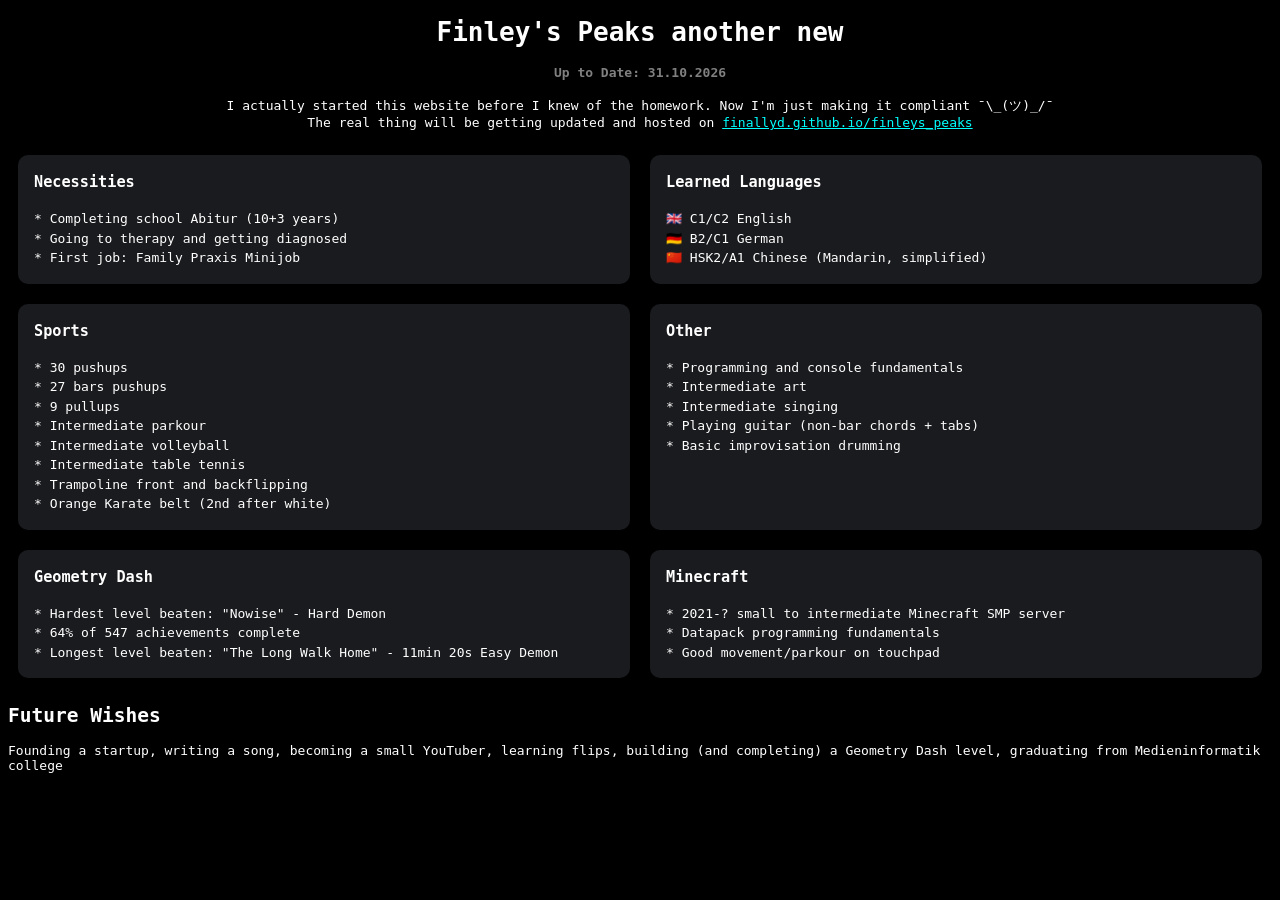
==== index.html @ e6f412e3 "wip" ====
<!DOCTYPE html>
<html>

<head>
  <link rel="stylesheet" type="text/css" href="styles.css" />
  <script src="./main.js"></script>

  <meta charset="UTF-8">

  <title>Finley's Peaks</title>
  <link rel="icon" type="image/svg" href="./media/mountain_icon.svg">

  <style>
    .grid_container {
      display: grid;
      grid-template-columns: 50% 50%;
    }

    .grid_box {
      background-color:#1A1B1E;
      list-style: none;
      line-height: 1.5;
      padding: 16px;
      margin: 10px;
      border-radius: 10px;

      .tooltip_text {
        visibility: hidden;
        position: absolute;
        width: auto;
        background-color: white;
        color: black;
        text-align: left;
        border-radius: 10px;
        padding: 10px;
        z-index: 1;
      }


      .tooltip_trigger:hover {
        font-weight: bold;
      }

      .tooltip_trigger:hover + .tooltip_text {
        visibility: visible;
      }

    }
  </style>
</head>



<body style="font-family:monospace; background-color: black; color: white">

  <div style="text-align: center">
    <h1>Finley's Peaks another new</h1>
    <h4 style="color: gray;">Up to Date: 31.10.2026</h4>
    <div>I actually started this website before I knew of the homework. Now I'm just making it compliant ¯\_(ツ)_/¯</div>
    <div>The real thing will be getting updated and hosted on <a style="color:cyan" href="https://finallyd.github.io/finleys_peaks">finallyd.github.io/finleys_peaks</a></div>
    <br>
  </div>



  <div class="grid_container">
    <ul class="grid_box">
      <h3 style="margin-top: 0">Necessities</h3>
      <li>* Completing school Abitur (10+3 years)</li>
      <li>* Going to therapy and getting diagnosed</li>
      <li>* First job: Family Praxis Minijob</li>
    </ul>

    <ul class="grid_box"> 
      <h3 style="margin-top: 0">Learned Languages</h3>
      <li>🇬🇧 C1/C2 English</li>
      <li>🇩🇪 B2/C1 German</li>
      <li>🇨🇳 HSK2/A1 Chinese (Mandarin, simplified)</li>
    </ul>

    <ul class="grid_box"> 
      <h3 style="margin-top: 0">Sports</h3>
      <li>* 30 pushups</li>
      <li>* 27 bars pushups</li>
      <li>* 9 pullups</li>
      <li class="tooltip_trigger">* Intermediate parkour</li>
      <div class="tooltip_text">Completed vaults: Kong, reverse, dash, cash, lazy, reverse thief, chest, gate, 2-hand, split</div>
      <li>* Intermediate volleyball</li>
      <li>* Intermediate table tennis</li>
      <li>* Trampoline front and backflipping</li>
      <li>* Orange Karate belt (2nd after white)</li>

    </ul>

    <ul class="grid_box"> 
      <h3 style="margin-top: 0">Other</h3>
      <li>* Programming and console fundamentals</li>
      <li>* Intermediate art</li>
      <li>* Intermediate singing</li>
      <li>* Playing guitar (non-bar chords + tabs)</li>
      <li>* Basic improvisation drumming</li>
    </ul>

    <ul class="grid_box">
      <h3 style="margin-top: 0">Geometry Dash</h3>
      <li>* Hardest level beaten: "Nowise" - Hard Demon</li>
      <li>* 64% of 547 achievements complete</li>
      <li>* Longest level beaten: "The Long Walk Home" - 11min 20s Easy Demon</li>
    </ul>

    <ul class="grid_box">
      <h3 style="margin-top: 0">Minecraft</h3>
      <li>* 2021-? small to intermediate Minecraft SMP server</li>
      <li>* Datapack programming fundamentals</li>
      <li>* Good movement/parkour on touchpad</li>
    </ul>
  </div>

  <h2>Future Wishes</h2>
  <p>
    Founding a startup, writing a song, becoming a small YouTuber, learning flips, building (and completing) a Geometry Dash level, 
    graduating from Medieninformatik college
  </p>



</body>

</html>
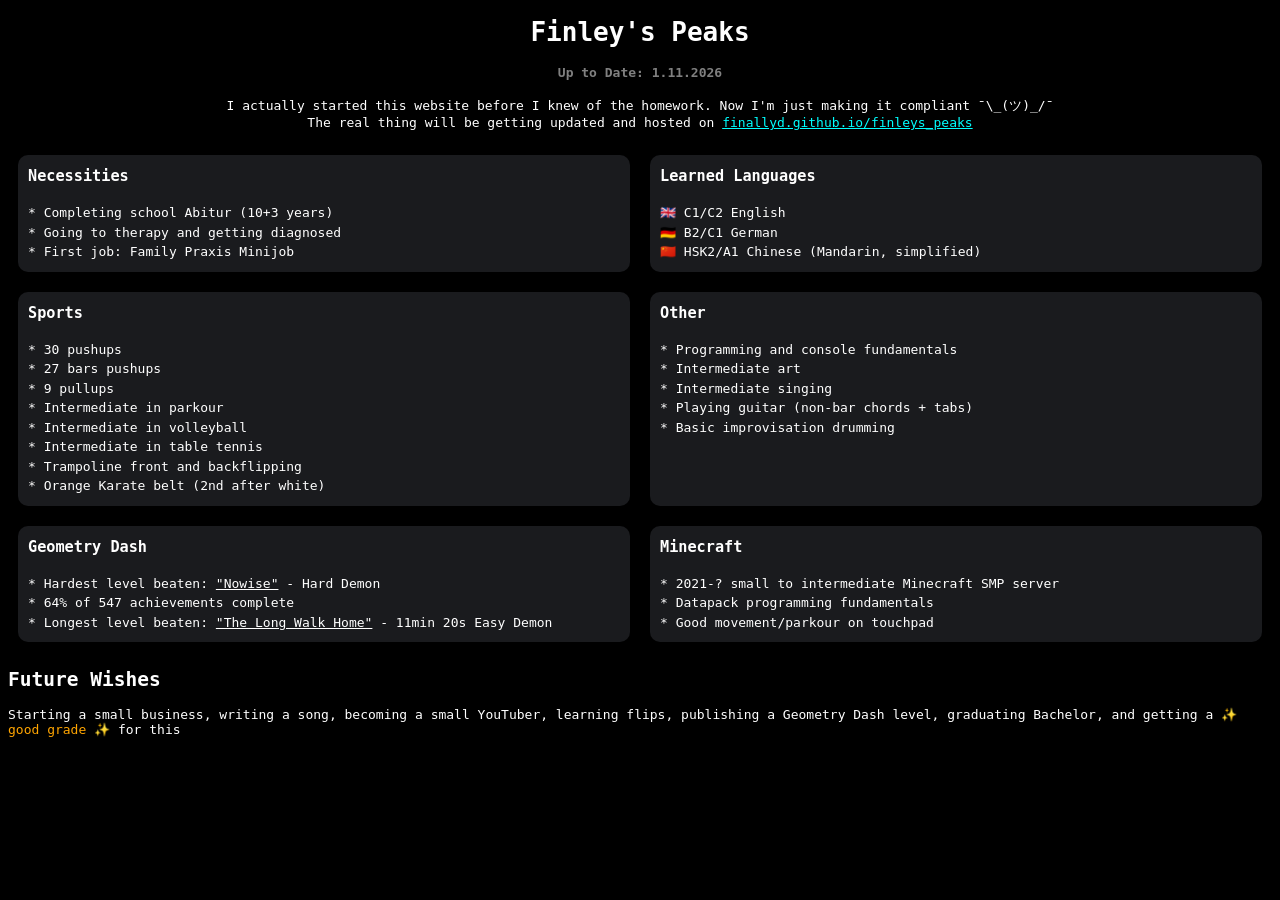
==== commit f9cca3c3: "Refactor index.html: Update header, remove tooltip styles, and adjust content" ====
--- a/index.html
+++ b/index.html
@@ -20,31 +20,9 @@
       background-color:#1A1B1E;
       list-style: none;
       line-height: 1.5;
-      padding: 16px;
+      padding: 10px;
       margin: 10px;
       border-radius: 10px;
-
-      .tooltip_text {
-        visibility: hidden;
-        position: absolute;
-        width: auto;
-        background-color: white;
-        color: black;
-        text-align: left;
-        border-radius: 10px;
-        padding: 10px;
-        z-index: 1;
-      }
-
-
-      .tooltip_trigger:hover {
-        font-weight: bold;
-      }
-
-      .tooltip_trigger:hover + .tooltip_text {
-        visibility: visible;
-      }
-
     }
   </style>
 </head>
@@ -54,8 +32,8 @@
 <body style="font-family:monospace; background-color: black; color: white">
 
   <div style="text-align: center">
-    <h1>Finley's Peaks another new</h1>
-    <h4 style="color: gray;">Up to Date: 31.10.2026</h4>
+    <h1>Finley's Peaks</h1>
+    <h4 style="color: gray;">Up to Date: 1.11.2026</h4>
     <div>I actually started this website before I knew of the homework. Now I'm just making it compliant ¯\_(ツ)_/¯</div>
     <div>The real thing will be getting updated and hosted on <a style="color:cyan" href="https://finallyd.github.io/finleys_peaks">finallyd.github.io/finleys_peaks</a></div>
     <br>
@@ -83,10 +61,9 @@
       <li>* 30 pushups</li>
       <li>* 27 bars pushups</li>
       <li>* 9 pullups</li>
-      <li class="tooltip_trigger">* Intermediate parkour</li>
-      <div class="tooltip_text">Completed vaults: Kong, reverse, dash, cash, lazy, reverse thief, chest, gate, 2-hand, split</div>
-      <li>* Intermediate volleyball</li>
-      <li>* Intermediate table tennis</li>
+      <li>* Intermediate in parkour</li>
+      <li>* Intermediate in volleyball</li>
+      <li>* Intermediate in table tennis</li>
       <li>* Trampoline front and backflipping</li>
       <li>* Orange Karate belt (2nd after white)</li>
 
@@ -103,9 +80,9 @@
 
     <ul class="grid_box">
       <h3 style="margin-top: 0">Geometry Dash</h3>
-      <li>* Hardest level beaten: "Nowise" - Hard Demon</li>
+      <li>* Hardest level beaten: <a href="https://www.youtube.com/watch?v=lt1n6qJTOrQ" target="_blank" style="color:white">"Nowise"</a> - Hard Demon</li>
       <li>* 64% of 547 achievements complete</li>
-      <li>* Longest level beaten: "The Long Walk Home" - 11min 20s Easy Demon</li>
+      <li>* Longest level beaten: <a href="https://www.youtube.com/watch?v=lqS_JObDOG8&list=RDlqS_JObDOG8&start_radio=1" target="_blank" style="color:white">"The Long Walk Home"</a> - 11min 20s Easy Demon</li>
     </ul>
 
     <ul class="grid_box">
@@ -118,8 +95,8 @@
 
   <h2>Future Wishes</h2>
   <p>
-    Founding a startup, writing a song, becoming a small YouTuber, learning flips, building (and completing) a Geometry Dash level, 
-    graduating from Medieninformatik college
+    Starting a small business, writing a song, becoming a small YouTuber, learning flips, publishing a Geometry Dash level, 
+    graduating Bachelor, and getting a <span style="color:orange">✨ good grade ✨</span> for this
   </p>
 
 
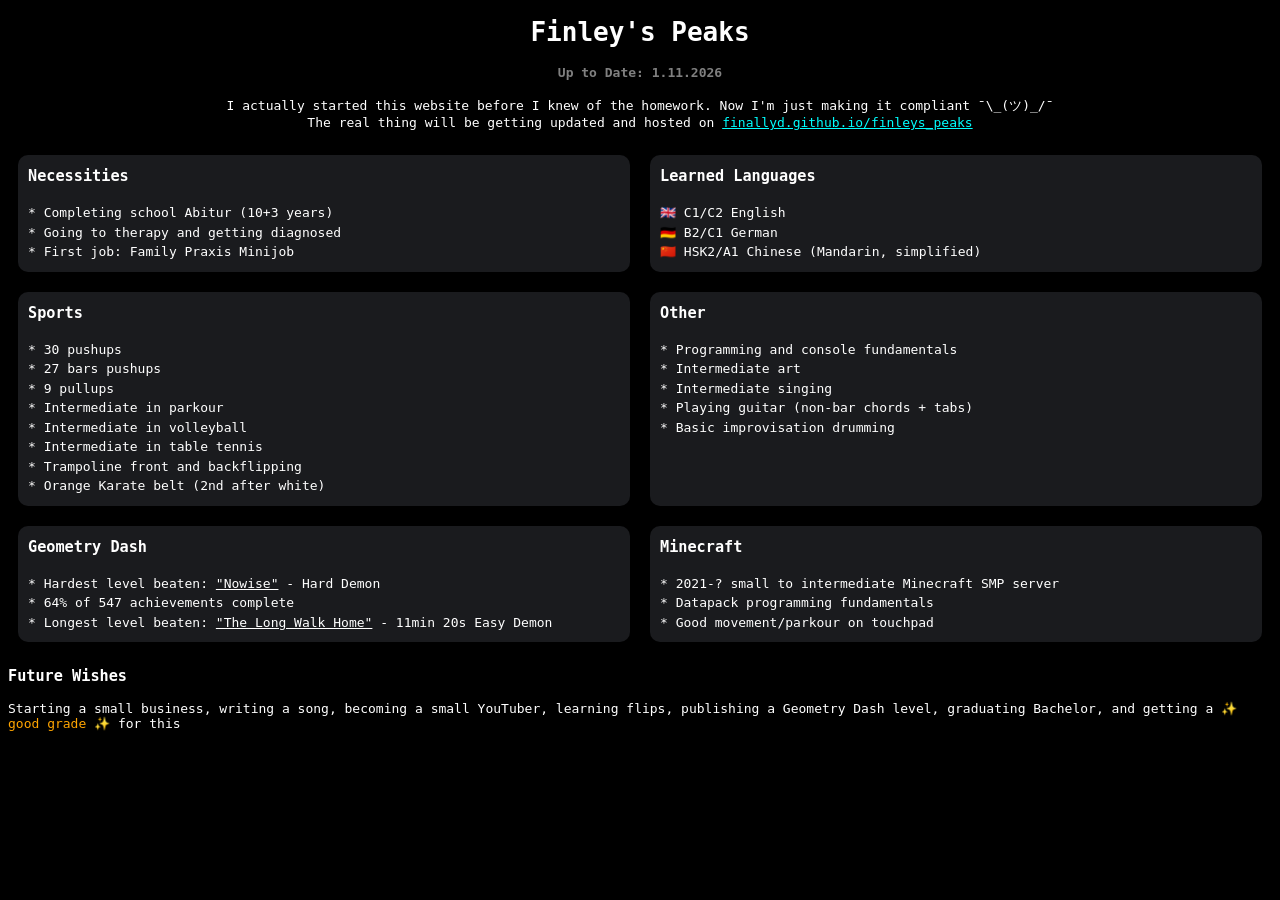
==== commit 5c1b0ece: "wip" ====
--- a/index.html
+++ b/index.html
@@ -35,7 +35,7 @@
     <h1>Finley's Peaks</h1>
     <h4 style="color: gray;">Up to Date: 1.11.2026</h4>
     <div>I actually started this website before I knew of the homework. Now I'm just making it compliant ¯\_(ツ)_/¯</div>
-    <div>The real thing will be getting updated and hosted on <a style="color:cyan" href="https://finallyd.github.io/finleys_peaks">finallyd.github.io/finleys_peaks</a></div>
+    <div>The real thing will be getting updated and hosted on <a href="https://finallyd.github.io/finleys_peaks" target="_blank" style="color:cyan">finallyd.github.io/finleys_peaks</a></div>
     <br>
   </div>
 
@@ -93,7 +93,7 @@
     </ul>
   </div>
 
-  <h2>Future Wishes</h2>
+  <h3>Future Wishes</h3>
   <p>
     Starting a small business, writing a song, becoming a small YouTuber, learning flips, publishing a Geometry Dash level, 
     graduating Bachelor, and getting a <span style="color:orange">✨ good grade ✨</span> for this
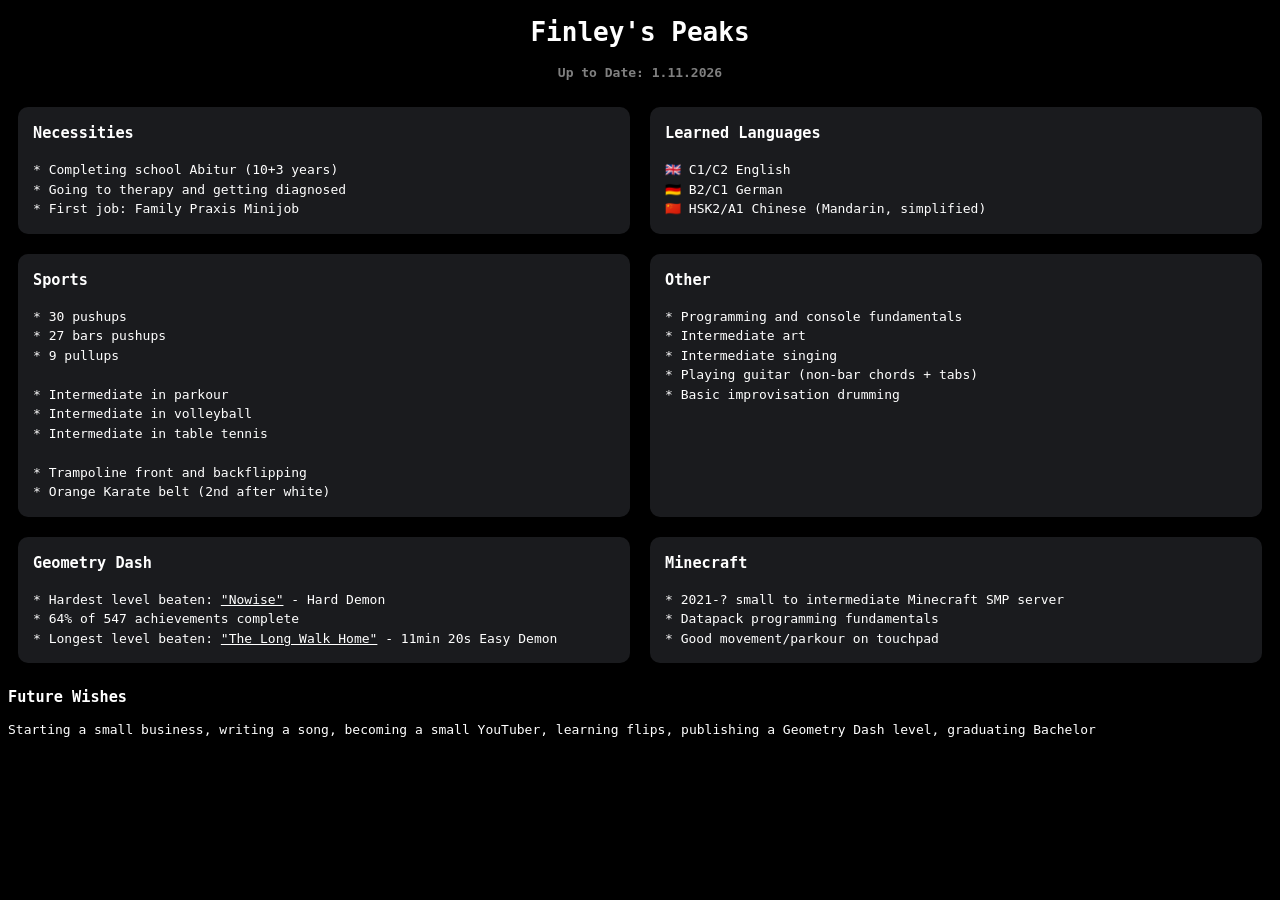
==== commit ba53655d: "wip" ====
--- a/index.html
+++ b/index.html
@@ -20,7 +20,7 @@
       background-color:#1A1B1E;
       list-style: none;
       line-height: 1.5;
-      padding: 10px;
+      padding: 15px;
       margin: 10px;
       border-radius: 10px;
     }
@@ -34,9 +34,6 @@
   <div style="text-align: center">
     <h1>Finley's Peaks</h1>
     <h4 style="color: gray;">Up to Date: 1.11.2026</h4>
-    <div>I actually started this website before I knew of the homework. Now I'm just making it compliant ¯\_(ツ)_/¯</div>
-    <div>The real thing will be getting updated and hosted on <a href="https://finallyd.github.io/finleys_peaks" target="_blank" style="color:cyan">finallyd.github.io/finleys_peaks</a></div>
-    <br>
   </div>
 
 
@@ -61,9 +58,11 @@
       <li>* 30 pushups</li>
       <li>* 27 bars pushups</li>
       <li>* 9 pullups</li>
+      <br>
       <li>* Intermediate in parkour</li>
       <li>* Intermediate in volleyball</li>
       <li>* Intermediate in table tennis</li>
+      <br>
       <li>* Trampoline front and backflipping</li>
       <li>* Orange Karate belt (2nd after white)</li>
 
@@ -96,7 +95,7 @@
   <h3>Future Wishes</h3>
   <p>
     Starting a small business, writing a song, becoming a small YouTuber, learning flips, publishing a Geometry Dash level, 
-    graduating Bachelor, and getting a <span style="color:orange">✨ good grade ✨</span> for this
+    graduating Bachelor
   </p>
 
 
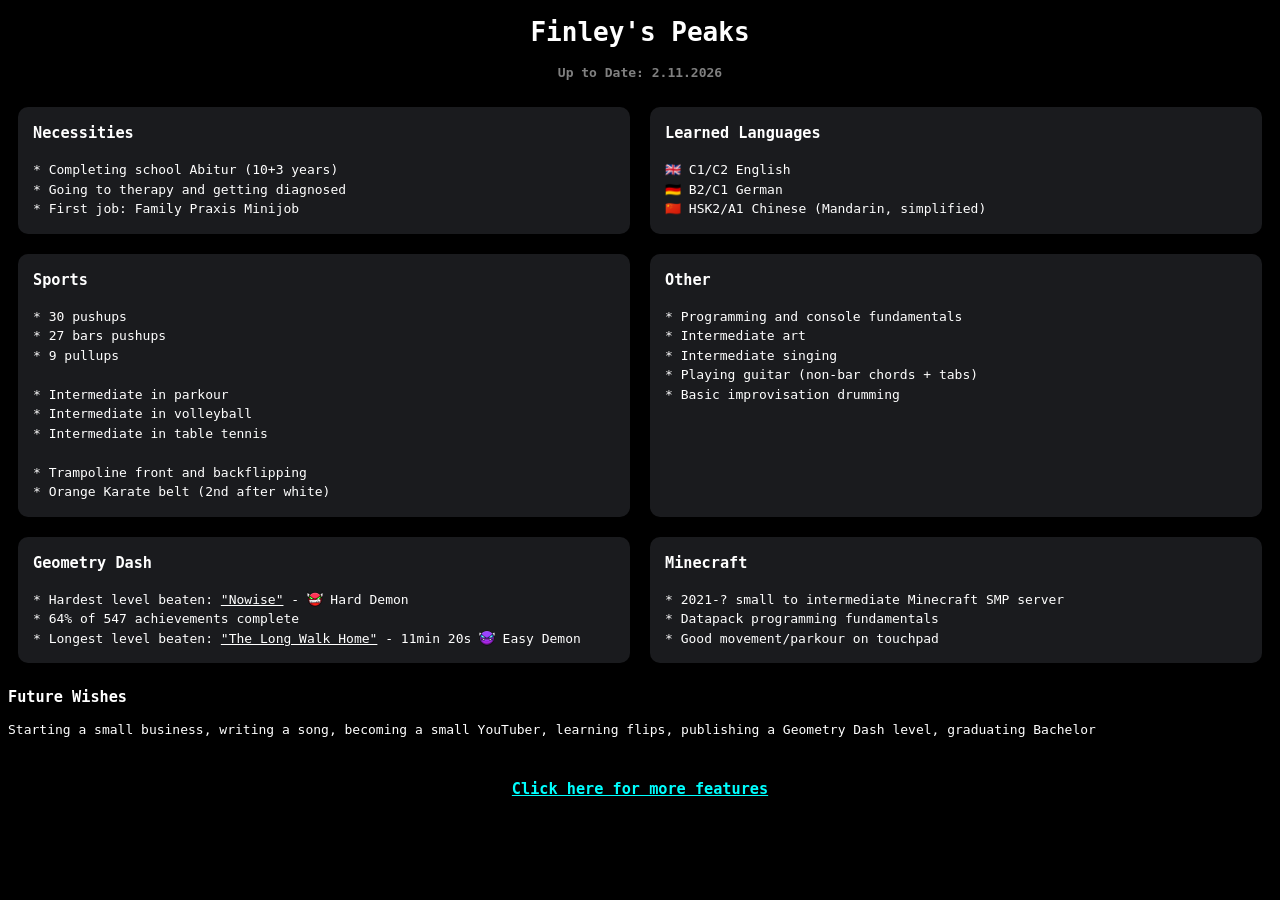
==== commit caf828dc: "wip" ====
--- a/index.html
+++ b/index.html
@@ -7,8 +7,8 @@
 
   <meta charset="UTF-8">
 
+  <link rel="icon" type="image/svg" href="./media/mountain_emoji.svg">
   <title>Finley's Peaks</title>
-  <link rel="icon" type="image/svg" href="./media/mountain_icon.svg">
 
   <style>
     .grid_container {
@@ -24,6 +24,12 @@
       margin: 10px;
       border-radius: 10px;
     }
+
+    .emoji {
+      width: 1.2em;
+      object-fit: contain;
+      vertical-align: -0.25em;
+    }
   </style>
 </head>
 
@@ -33,7 +39,7 @@
 
   <div style="text-align: center">
     <h1>Finley's Peaks</h1>
-    <h4 style="color: gray;">Up to Date: 1.11.2026</h4>
+    <h4 style="color: gray;">Up to Date: 2.11.2026</h4>
   </div>
 
 
@@ -79,9 +85,9 @@
 
     <ul class="grid_box">
       <h3 style="margin-top: 0">Geometry Dash</h3>
-      <li>* Hardest level beaten: <a href="https://www.youtube.com/watch?v=lt1n6qJTOrQ" target="_blank" style="color:white">"Nowise"</a> - Hard Demon</li>
+      <li>* Hardest level beaten: <a href="https://www.youtube.com/watch?v=lt1n6qJTOrQ" target="_blank" style="color:white">"Nowise"</a> - <img src="./media/gd_hard_demon.png" class="emoji"> Hard Demon</li>
       <li>* 64% of 547 achievements complete</li>
-      <li>* Longest level beaten: <a href="https://www.youtube.com/watch?v=lqS_JObDOG8&list=RDlqS_JObDOG8&start_radio=1" target="_blank" style="color:white">"The Long Walk Home"</a> - 11min 20s Easy Demon</li>
+      <li>* Longest level beaten: <a href="https://www.youtube.com/watch?v=lqS_JObDOG8&list=RDlqS_JObDOG8&start_radio=1" target="_blank" style="color:white">"The Long Walk Home"</a> - 11min 20s <img src="./media/gd_easy_demon.png" class="emoji"> Easy Demon</li>
     </ul>
 
     <ul class="grid_box">
@@ -97,8 +103,8 @@
     Starting a small business, writing a song, becoming a small YouTuber, learning flips, publishing a Geometry Dash level, 
     graduating Bachelor
   </p>
-
-
+  <br>
+  <h3 style="text-align: center;"><a href="GWP_compliance.html" style="color:cyan">Click here for more features</a></h3>
 
 </body>
 
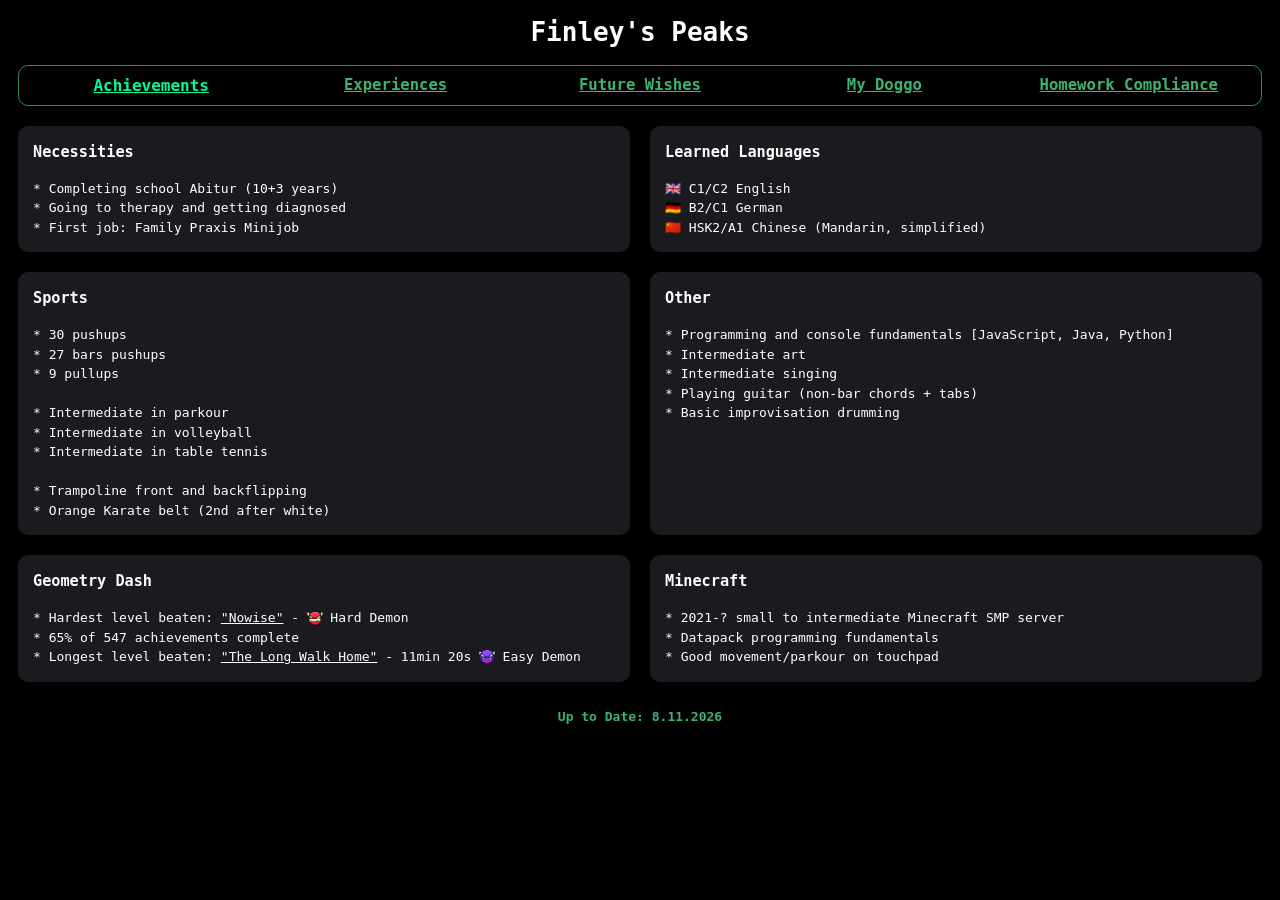
==== commit 2857ff59: "wip" ====
--- a/index.html
+++ b/index.html
@@ -2,65 +2,49 @@
 <html>
 
 <head>
-  <link rel="stylesheet" type="text/css" href="styles.css" />
+  <link rel="stylesheet" type="text/css" href="./styles.css"/>
   <script src="./main.js"></script>
 
   <meta charset="UTF-8">
 
   <link rel="icon" type="image/svg" href="./media/mountain_emoji.svg">
   <title>Finley's Peaks</title>
-
-  <style>
-    .grid_container {
-      display: grid;
-      grid-template-columns: 50% 50%;
-    }
-
-    .grid_box {
-      background-color:#1A1B1E;
-      list-style: none;
-      line-height: 1.5;
-      padding: 15px;
-      margin: 10px;
-      border-radius: 10px;
-    }
-
-    .emoji {
-      width: 1.2em;
-      object-fit: contain;
-      vertical-align: -0.25em;
-    }
-  </style>
 </head>
 
 
 
-<body style="font-family:monospace; background-color: black; color: white">
+<body>
 
-  <div style="text-align: center">
+  <header>
     <h1>Finley's Peaks</h1>
-    <h4 style="color: gray;">Up to Date: 2.11.2026</h4>
-  </div>
+    <ul class="navigation_bar">
+      <li><a class="navigation_link this_page" href="index.html">Achievements</a></li>
+      <li><a class="navigation_link" href="./pages/experiences.html">Experiences</a></li>
+      <li><a class="navigation_link" href="./pages/future_wishes.html">Future Wishes</a></li>
+      <li><a class="navigation_link" href="./pages/my_doggo.html">My Doggo</a></li>
+      <li><a class="navigation_link" href="./pages/hw_compliance.html">Homework Compliance</a></li>
+    </ul>
+  </header>
 
 
 
-  <div class="grid_container">
+  <main class="grid_container" style="grid-template-columns: 50% 50%;">
     <ul class="grid_box">
-      <h3 style="margin-top: 0">Necessities</h3>
+      <h3>Necessities</h3>
       <li>* Completing school Abitur (10+3 years)</li>
       <li>* Going to therapy and getting diagnosed</li>
       <li>* First job: Family Praxis Minijob</li>
     </ul>
 
     <ul class="grid_box"> 
-      <h3 style="margin-top: 0">Learned Languages</h3>
+      <h3>Learned Languages</h3>
       <li>🇬🇧 C1/C2 English</li>
       <li>🇩🇪 B2/C1 German</li>
       <li>🇨🇳 HSK2/A1 Chinese (Mandarin, simplified)</li>
     </ul>
 
     <ul class="grid_box"> 
-      <h3 style="margin-top: 0">Sports</h3>
+      <h3>Sports</h3>
       <li>* 30 pushups</li>
       <li>* 27 bars pushups</li>
       <li>* 9 pullups</li>
@@ -75,8 +59,8 @@
     </ul>
 
     <ul class="grid_box"> 
-      <h3 style="margin-top: 0">Other</h3>
-      <li>* Programming and console fundamentals</li>
+      <h3>Other</h3>
+      <li>* Programming and console fundamentals [JavaScript, Java, Python]</li>
       <li>* Intermediate art</li>
       <li>* Intermediate singing</li>
       <li>* Playing guitar (non-bar chords + tabs)</li>
@@ -84,27 +68,21 @@
     </ul>
 
     <ul class="grid_box">
-      <h3 style="margin-top: 0">Geometry Dash</h3>
+      <h3>Geometry Dash</h3>
       <li>* Hardest level beaten: <a href="https://www.youtube.com/watch?v=lt1n6qJTOrQ" target="_blank" style="color:white">"Nowise"</a> - <img src="./media/gd_hard_demon.png" class="emoji"> Hard Demon</li>
-      <li>* 64% of 547 achievements complete</li>
+      <li>* 65% of 547 achievements complete</li>
       <li>* Longest level beaten: <a href="https://www.youtube.com/watch?v=lqS_JObDOG8&list=RDlqS_JObDOG8&start_radio=1" target="_blank" style="color:white">"The Long Walk Home"</a> - 11min 20s <img src="./media/gd_easy_demon.png" class="emoji"> Easy Demon</li>
     </ul>
 
     <ul class="grid_box">
-      <h3 style="margin-top: 0">Minecraft</h3>
+      <h3>Minecraft</h3>
       <li>* 2021-? small to intermediate Minecraft SMP server</li>
       <li>* Datapack programming fundamentals</li>
       <li>* Good movement/parkour on touchpad</li>
     </ul>
-  </div>
+  </main>
 
-  <h3>Future Wishes</h3>
-  <p>
-    Starting a small business, writing a song, becoming a small YouTuber, learning flips, publishing a Geometry Dash level, 
-    graduating Bachelor
-  </p>
-  <br>
-  <h3 style="text-align: center;"><a href="GWP_compliance.html" style="color:cyan">Click here for more features</a></h3>
+  <h4 style="color: mediumseagreen; text-align: center;">Up to Date: 8.11.2026</h4>
 
 </body>
 
--- a/styles.css
+++ b/styles.css
@@ -0,0 +1,64 @@
+header {
+    text-align: center;
+}
+
+body {
+    font-family: monospace; 
+    background-color: black;
+    color: white;
+}
+
+h3 {
+    margin-top: 0;
+}
+
+th, td {
+    border: 1px solid white;
+    padding:10px;
+}
+
+
+.grid_container {
+    display: grid;
+}
+
+.grid_box {
+    background-color:#1A1B1E;
+    list-style: none;
+    line-height: 1.5;
+    padding: 15px;
+    margin: 10px;
+    border-radius: 10px;
+}
+
+.navigation_bar {
+    display: grid;
+    grid-template-columns: 20% 20% 20% 20% 20%;
+    list-style: none;
+    font-size: larger;
+    font-weight: bold;
+    color: mediumseagreen;
+    padding: 10px;
+    margin: 10px;
+    border-radius: 10px;
+    border: 1px solid seagreen;
+}
+
+.navigation_bar a {
+    color: inherit;
+}
+
+.navigation_bar a.this_page {
+    color: mediumspringgreen; 
+    font-size: large;
+}
+
+.navigation_link:hover {
+    font-size: large;
+}
+
+.emoji {
+    width: 1.2em;
+    object-fit: contain;
+    vertical-align: -0.25em;
+}
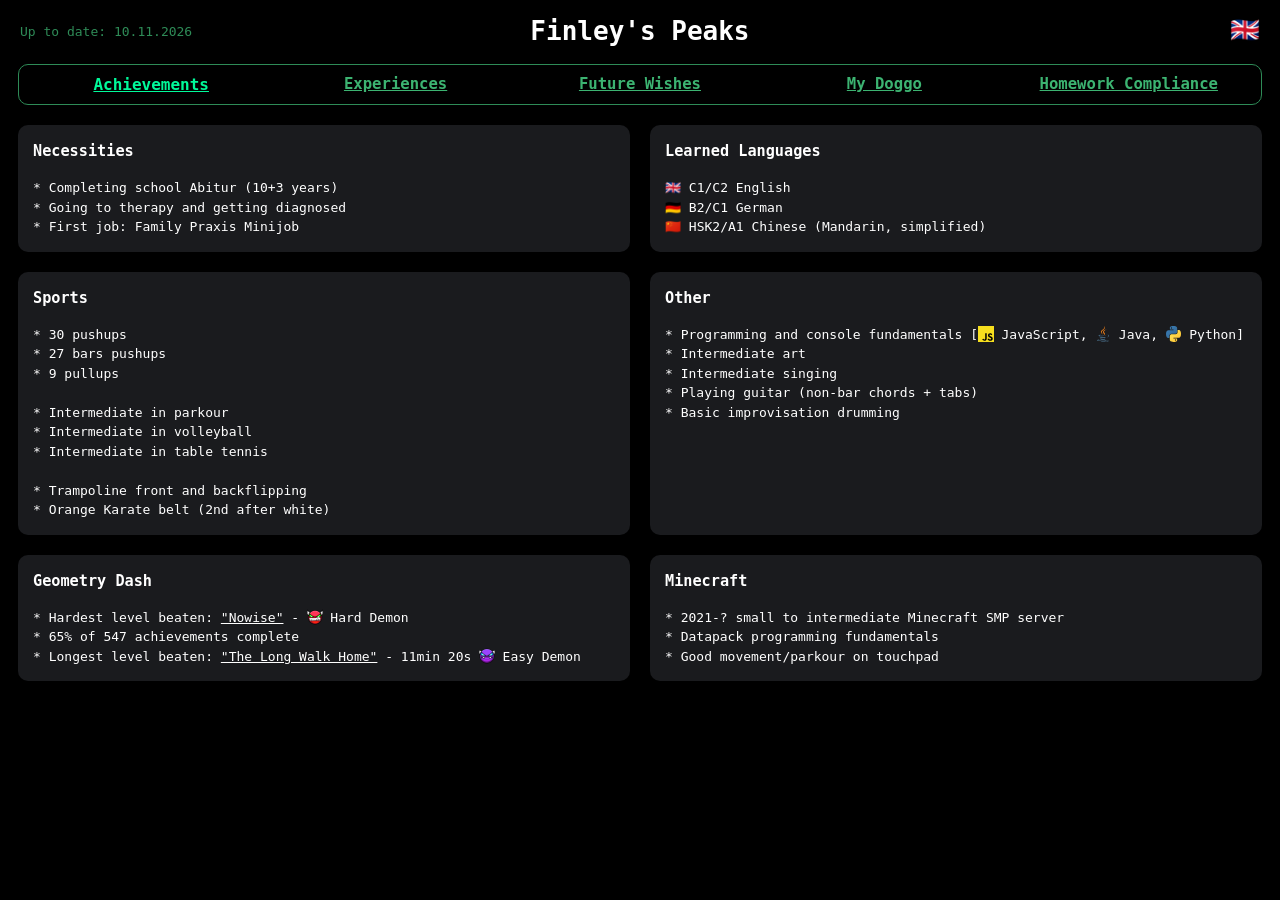
==== commit 821c4896: "wip" ====
--- a/index.html
+++ b/index.html
@@ -3,7 +3,7 @@
 
 <head>
   <link rel="stylesheet" type="text/css" href="./styles.css"/>
-  <script src="./main.js"></script>
+  <script src="./main.js" defer></script>
 
   <meta charset="UTF-8">
 
@@ -16,7 +16,12 @@
 <body>
 
   <header>
-    <h1>Finley's Peaks</h1>
+    <div class="grid_container" style="grid-template-columns: 33.33% 33.33% 33.33%; margin-left: 10px; margin-right: 10px">
+      <button id="up_to_date" onclick="alert('Website started on 29.10.2026')">Up to date: 10.11.2026</button>
+      <h1 id="title">Finley's Peaks</h1>
+      <button id="language" onclick="alert('Maybe language switching one day')">🇬🇧</button>
+    </div>
+    
     <ul class="navigation_bar">
       <li><a class="navigation_link this_page" href="index.html">Achievements</a></li>
       <li><a class="navigation_link" href="./pages/experiences.html">Experiences</a></li>
@@ -25,8 +30,6 @@
       <li><a class="navigation_link" href="./pages/hw_compliance.html">Homework Compliance</a></li>
     </ul>
   </header>
-
-
 
   <main class="grid_container" style="grid-template-columns: 50% 50%;">
     <ul class="grid_box">
@@ -60,7 +63,7 @@
 
     <ul class="grid_box"> 
       <h3>Other</h3>
-      <li>* Programming and console fundamentals [JavaScript, Java, Python]</li>
+      <li>* Programming and console fundamentals [<img src="./media/js_logo.svg" class="emoji"> JavaScript, <img src="./media/java_logo.svg" class="emoji"> Java, <img src="./media/python_logo.svg" class="emoji"> Python]</li>
       <li>* Intermediate art</li>
       <li>* Intermediate singing</li>
       <li>* Playing guitar (non-bar chords + tabs)</li>
@@ -82,8 +85,6 @@
     </ul>
   </main>
 
-  <h4 style="color: mediumseagreen; text-align: center;">Up to Date: 8.11.2026</h4>
-
 </body>
 
 </html>
--- a/styles.css
+++ b/styles.css
@@ -12,23 +12,50 @@
     margin-top: 0;
 }
 
-th, td {
-    border: 1px solid white;
-    padding:10px;
+table {
+    box-shadow: 5px 5px red;
+    background-color: white;
+    color: black;
 }
 
-
-.grid_container {
-    display: grid;
+th, td {
+    border: 1px solid red;
+    padding: 10px;
 }
 
-.grid_box {
-    background-color:#1A1B1E;
-    list-style: none;
-    line-height: 1.5;
-    padding: 15px;
-    margin: 10px;
-    border-radius: 10px;
+button {
+    background-color: transparent;
+    color: seagreen;
+    padding: 0px;
+    border-color: transparent;
+    align-self: center;
+    font-family: inherit;
+}
+
+button:hover {
+    cursor: pointer;
+}
+
+#up_to_date {
+    justify-self: left;
+    font-size: medium; 
+    height: 32px;
+    /* border: 1px solid red; */
+    margin: 0px;
+}
+
+#title {
+    /* border: 1px solid white; */
+    margin: 8px;
+}
+
+#language {
+    justify-self: right;
+    font-size: 24px; 
+    height: 32px;
+    line-height: 0.8;
+    /* border: 1px solid red; */
+    margin: 0px;
 }
 
 .navigation_bar {
@@ -40,8 +67,8 @@
     color: mediumseagreen;
     padding: 10px;
     margin: 10px;
+    border: 1px solid seagreen;
     border-radius: 10px;
-    border: 1px solid seagreen;
 }
 
 .navigation_bar a {
@@ -57,8 +84,35 @@
     font-size: large;
 }
 
+.grid_container {
+    display: grid;
+    max-height: max-content;
+}
+
+.grid_box {
+    background-color:#1A1B1E;
+    list-style: none;
+    line-height: 1.5;
+    padding: 15px;
+    margin: 10px;
+    border-radius: 10px;
+}
+
 .emoji {
     width: 1.2em;
     object-fit: contain;
     vertical-align: -0.25em;
+}
+
+.rotating:hover {
+    animation: image_rotation 2.5s;
+    animation-iteration-count: infinite;
+}
+
+@keyframes image_rotation {
+    0% {}
+    25% { transform: rotate(90deg)}
+    50% { transform: rotate(180deg) }
+    75% { transform: rotate(270deg) }
+    100% { transform: rotate(360deg) }
 }
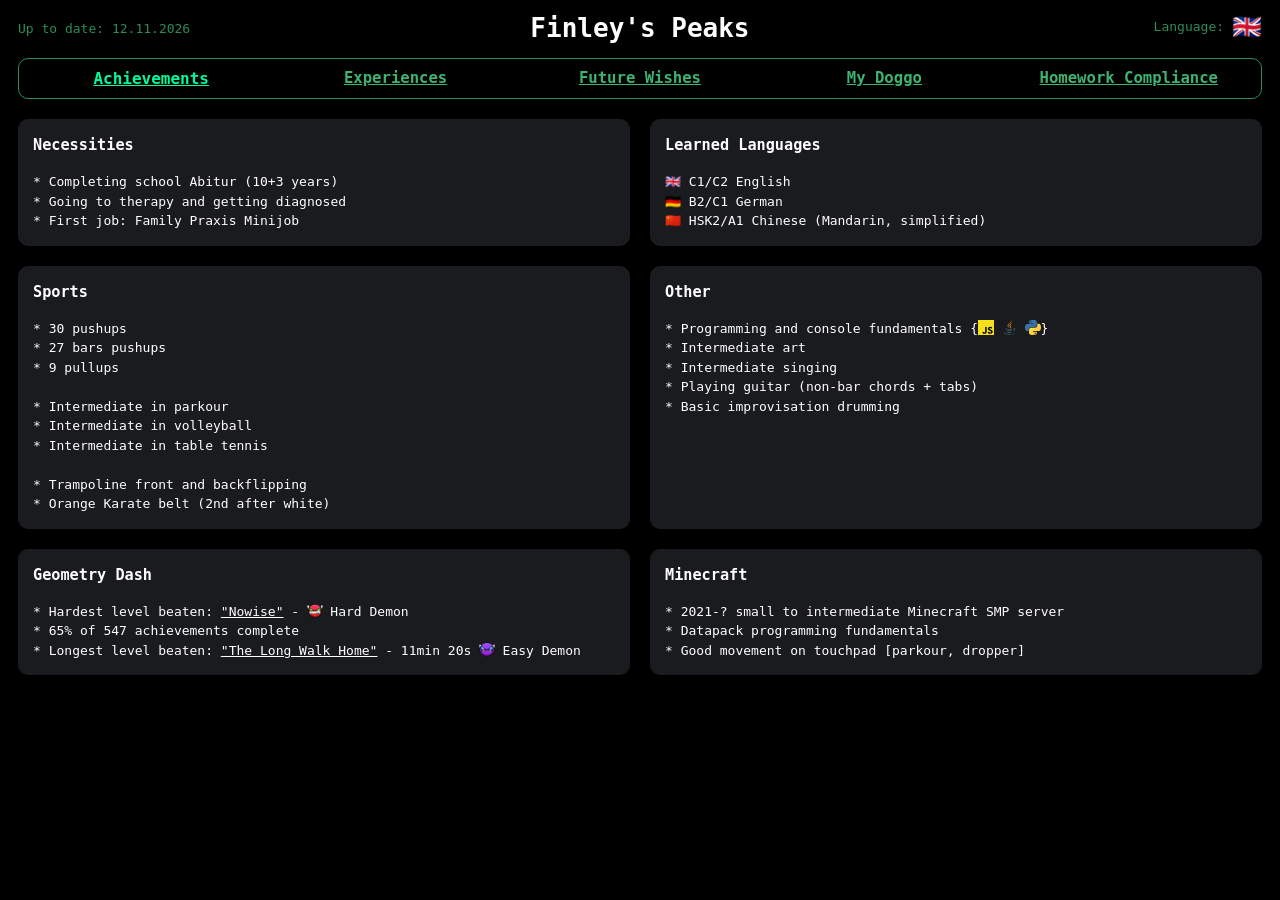
==== commit ba3c9e0f: "added F3 hitboxes mode :P" ====
--- a/index.html
+++ b/index.html
@@ -3,7 +3,7 @@
 
 <head>
   <link rel="stylesheet" type="text/css" href="./styles.css"/>
-  <script src="./main.js" defer></script>
+  <script src="./main.js" defer>const isIndexPage = true</script>
 
   <meta charset="UTF-8">
 
@@ -16,19 +16,19 @@
 <body>
 
   <header>
-    <div class="grid_container" style="grid-template-columns: 33.33% 33.33% 33.33%; margin-left: 10px; margin-right: 10px">
-      <button id="up_to_date" onclick="alert('Website started on 29.10.2026')">Up to date: 10.11.2026</button>
-      <h1 id="title">Finley's Peaks</h1>
-      <button id="language" onclick="alert('Maybe language switching one day')">🇬🇧</button>
+    <div class="grid_container" style="grid-template-columns: 33.33% 33.33% 33.33%; padding: 5px 10px 5px 10px">
+      <p id="up_to_date" class="clickable" onclick="alert('Started from 29.10.2026')">Up to date: 12.11.2026</p>
+      <h1 id="title" class="clickable" onclick="alert('100% organic website made by Finley to practice web programming')">Finley's Peaks</h1>
+      <p id="language" class="clickable" onclick="alert('Maybe language switching one day')">Language: <span id="language_emoji">🇬🇧</span></p>
     </div>
     
-    <ul class="navigation_bar">
-      <li><a class="navigation_link this_page" href="index.html">Achievements</a></li>
-      <li><a class="navigation_link" href="./pages/experiences.html">Experiences</a></li>
-      <li><a class="navigation_link" href="./pages/future_wishes.html">Future Wishes</a></li>
-      <li><a class="navigation_link" href="./pages/my_doggo.html">My Doggo</a></li>
-      <li><a class="navigation_link" href="./pages/hw_compliance.html">Homework Compliance</a></li>
-    </ul>
+    <div class="navigation_bar">
+      <a class="nav_link this_page" href="index.html">Achievements</a>
+      <a class="nav_link" href="./pages/experiences.html">Experiences</a>
+      <a class="nav_link" href="./pages/future_wishes.html">Future Wishes</a>
+      <a class="nav_link" href="./pages/my_doggo.html">My Doggo</a>
+      <a class="nav_link" href="./pages/hw_compliance.html">Homework Compliance</a>
+    </div>
   </header>
 
   <main class="grid_container" style="grid-template-columns: 50% 50%;">
@@ -63,7 +63,7 @@
 
     <ul class="grid_box"> 
       <h3>Other</h3>
-      <li>* Programming and console fundamentals [<img src="./media/js_logo.svg" class="emoji"> JavaScript, <img src="./media/java_logo.svg" class="emoji"> Java, <img src="./media/python_logo.svg" class="emoji"> Python]</li>
+      <li>* Programming and console fundamentals {<img src="./media/js_logo.svg" class="emoji"> <img src="./media/java_logo.svg" class="emoji"> <img src="./media/python_logo.svg" class="emoji">}</li>
       <li>* Intermediate art</li>
       <li>* Intermediate singing</li>
       <li>* Playing guitar (non-bar chords + tabs)</li>
@@ -81,7 +81,7 @@
       <h3>Minecraft</h3>
       <li>* 2021-? small to intermediate Minecraft SMP server</li>
       <li>* Datapack programming fundamentals</li>
-      <li>* Good movement/parkour on touchpad</li>
+      <li>* Good movement on touchpad [parkour, dropper]</li>
     </ul>
   </main>
 
--- a/styles.css
+++ b/styles.css
@@ -12,6 +12,11 @@
     margin-top: 0;
 }
 
+ul {
+    list-style: none;
+    line-height: 1.5;
+}
+
 table {
     box-shadow: 5px 5px red;
     background-color: white;
@@ -23,45 +28,41 @@
     padding: 10px;
 }
 
-button {
-    background-color: transparent;
-    color: seagreen;
-    padding: 0px;
-    border-color: transparent;
-    align-self: center;
-    font-family: inherit;
-}
 
-button:hover {
+
+.clickable:hover {
     cursor: pointer;
 }
 
 #up_to_date {
+    font-size: medium;
+    color: seagreen;
     justify-self: left;
-    font-size: medium; 
-    height: 32px;
-    /* border: 1px solid red; */
+    margin: 0px;
+    align-self: center;
+}
+
+#title {
+    justify-self: center;
     margin: 0px;
 }
 
-#title {
-    /* border: 1px solid white; */
-    margin: 8px;
+#language {
+    font-size: medium;
+    color: seagreen;
+    justify-self: right;
+    vertical-align: middle;
+    margin: 0px;
 }
 
-#language {
-    justify-self: right;
-    font-size: 24px; 
-    height: 32px;
-    line-height: 0.8;
-    /* border: 1px solid red; */
-    margin: 0px;
+#language_emoji {
+    font-size: 24px !important;
+    vertical-align: middle;
 }
 
 .navigation_bar {
     display: grid;
     grid-template-columns: 20% 20% 20% 20% 20%;
-    list-style: none;
     font-size: larger;
     font-weight: bold;
     color: mediumseagreen;
@@ -80,28 +81,32 @@
     font-size: large;
 }
 
-.navigation_link:hover {
+.nav_link:hover {
     font-size: large;
 }
 
 .grid_container {
     display: grid;
-    max-height: max-content;
 }
 
 .grid_box {
     background-color:#1A1B1E;
-    list-style: none;
-    line-height: 1.5;
     padding: 15px;
     margin: 10px;
     border-radius: 10px;
 }
 
+.show_borders > * { border: 1px solid blue }
+.show_borders > * > * { border: 1px solid red }
+.show_borders > * > * > * { border: 1px solid white }
+
 .emoji {
     width: 1.2em;
-    object-fit: contain;
-    vertical-align: -0.25em;
+    vertical-align: -0.2em;
+}
+
+.js_insert {
+    color: yellow;
 }
 
 .rotating:hover {
